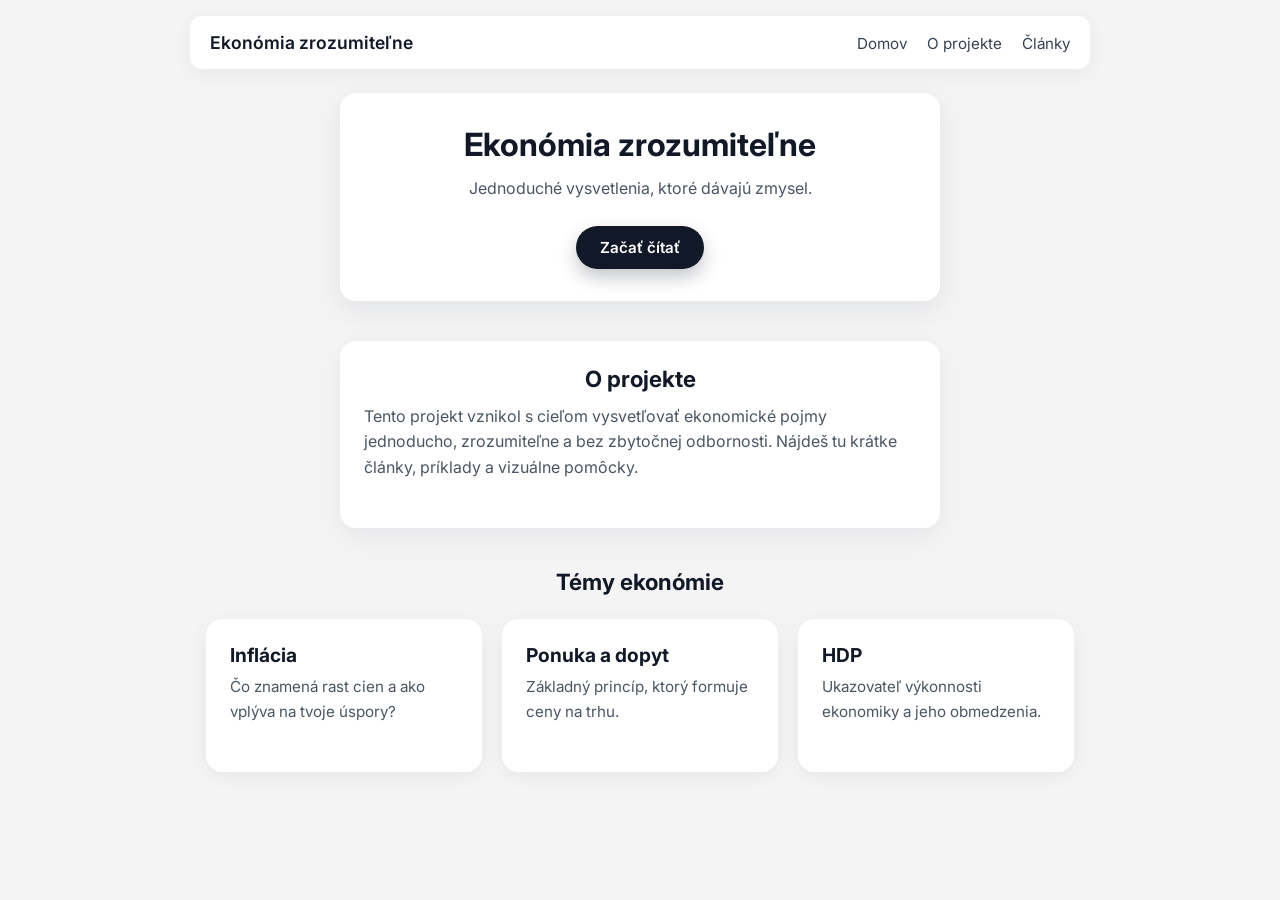
==== index.html @ 09ea78ea "Add files via upload" ====
<!DOCTYPE html>
<html>

<head>
    <meta name="viewport" content="width=device-width, initial-scale=1.0">
    <title>Ekonómia zrozumiteľne</title>
    <link href="https://fonts.googleapis.com/css2?family=Inter:wght@300;400;500;600;700&display=swap" rel="stylesheet">
    <link rel="stylesheet" href="style.css">
</head>

<body>
    <header class="topbar">
        <div class="logo">Ekonómia zrozumiteľne</div>
        <nav class="nav">
            <a href="#">Domov</a>
            <a href="about">O projekte</a>
            <a href="#">Články</a>
        </nav>
    </header>

    <div class="main">
        <h1>Ekonómia zrozumiteľne</h1>
        <p>Jednoduché vysvetlenia, ktoré dávajú zmysel.</p>
        <a href="#about" class="cta-button">Začať čítať</a>
    </div>

    <section class="about" id="about">
        <h2>O projekte</h2>
        <p>
            Tento projekt vznikol s cieľom vysvetľovať ekonomické pojmy jednoducho, zrozumiteľne a bez zbytočnej odbornosti. Nájdeš tu krátke články, príklady a vizuálne pomôcky.
        </p>
    </section>

    <section class="topics">
        <h2>Témy ekonómie</h2>

        <div class="topic-grid">
            <article class="topic-card">
                <h3>Inflácia</h3>
                <p>Čo znamená rast cien a ako vplýva na tvoje úspory?</p>
            </article>

            <article class="topic-card">
                <h3>Ponuka a dopyt</h3>
                <p>Základný princíp, ktorý formuje ceny na trhu.</p>
            </article>

            <article class="topic-card">
                <h3>HDP</h3>
                <p>Ukazovateľ výkonnosti ekonomiky a jeho obmedzenia.</p>
            </article>

        </div>
    </section>

</body>
</html>
---- style.css ----
html {
    scroll-behavior: smooth;
}

* {
    box-sizing: border-box;
    margin: 0;
    padding: 0;
}

body {
    font-family: 'Inter', system-ui, sans-serif;
    background: #f4f4f5;
    color: #111827;
    min-height: 100vh;
    display: flex;
    flex-direction: column;
    align-items: center;
    justify-content: flex-start;
    padding: 16px;
}

.topbar {
    width: 100%;
    max-width: 900px;
    margin: 0 auto 24px;
    padding: 16px 20px;

    display: flex;
    justify-content: space-between;
    align-items: center;

    background: #ffffff;
    border-radius: 12px;
    box-shadow: 0 4px 20px rgba(15, 23, 42, 0.06);
    position: sticky;
    top: 0;
    z-index: 10;
}

.nav a {
    margin-left: 16px;
    font-size: 0.95rem;
    text-decoration: none;
    color: #374151;
}

.nav a:hover {
    color: #111827;
}

.logo {
    font-size: 1.1rem;
    font-weight: 600;
    color: #111827;
}

.main {
    background: #ffffff;
    max-width: 600px;
    width: 100%;
    padding: 32px 24px;
    border-radius: 16px;
    box-shadow: 0 10px 30px rgba(15, 23, 42, 0.08);
    text-align: center;
}

.about {
    max-width: 600px;
    width: 100%;
    margin: 40px auto 0;
    padding: 24px;
    background: #ffffff;
    border-radius: 16px;
    box-shadow: 0 10px 30px rgba(15, 23, 42, 0.06);
    scroll-margin-top: 90px;
}

.about h2 {
    text-align: center;
    margin-bottom: 12px;
    font-size: 1.4rem;
    color: #111827;
}

.about p {
    color: #4b5563;
    line-height: 1.6;
    font-size: 1rem;
}

.topics {
    max-width: 900px;
    width: 100%;
    margin: 40px auto;
    padding: 0 16px;
}

.topics h2 {
    text-align: center;
    font-size: 1.4rem;
    margin-bottom: 24px;
    color: #111827;
}

.topic-grid {
    display: grid;
    grid-template-columns: 1fr;
    gap: 20px;
}

.topic-card {
    background: #ffffff;
    padding: 24px;
    border-radius: 16px;
    box-shadow: 0 4px 20px rgba(15, 23, 42, 0.06);

    transition: transform 0.15s ease, box-shadow 0.15s ease;
}

.topic-card:hover {
    transform: translateY(-3px);
    box-shadow: 0 10px 26px rgba(15, 23, 42, 0.12);
}

.topic-card h3 {
    font-size: 1.2rem;
    margin-bottom: 8px;
    color: #111827;
}

.topic-card p {
    font-size: 0.95rem;
    color: #4b5563;
    line-height: 1.6;
}

@media (min-width: 600px) {
    .topic-grid {
        grid-template-columns: repeat(2, 1fr);
    }
}

@media (min-width: 900px) {
    .topic-grid {
        grid-template-columns: repeat(3, 1fr);
    }
}

.cta-button {
    display: inline-block;
    text-decoration: none;
    border: none;
    padding: 12px 24px;
    border-radius: 999px;
    font-size: 0.95rem;
    font-weight: 600;
    cursor: pointer;
    background: #111827;
    color: #ffffff;

    transition: transform 0.15s ease, box-shadow 0.15s ease, background 0.15s ease;
    box-shadow: 0 8px 18px rgba(15, 23, 42, 0.25);
}

.cta-button:hover {
    background: #020617;
    transform: translateY(-1px);
    box-shadow: 0 12px 24px rgba(15, 23, 42, 0.35);
}

.cta-button:active {
    transform: translateY(0);
    box-shadow: 0 6px 12px rgba(15, 23, 42, 0.2);
}

h1 {
    font-size: 2rem;
    margin-bottom: 12px;
}

p {
    font-size: 1rem;
    line-height: 1.6;
    margin-bottom: 24px;
    color: #4b5563;
}

button {
    border: none;
    padding: 12px 24px;
    border-radius: 999px;
    font-size: 0.95rem;
    font-weight: 600;
    cursor: pointer;
    background: #111827;
    color: #ffffff;

    transition: transform 0.15s ease, box-shadow 0.15s ease, background 0.15s ease;
    box-shadow: 0 8px 18px rgba(15, 23, 42, 0.25);
}

button:hover {
    background: #020617;
    transform: translateY(-1px);
    box-shadow: 0 12px 24px rgba(15, 23, 42, 0.35);
}

button:active {
    transform: translateY(0);
    box-shadow: 0 6px 12px rgba(15, 23, 42, 0.2);
}
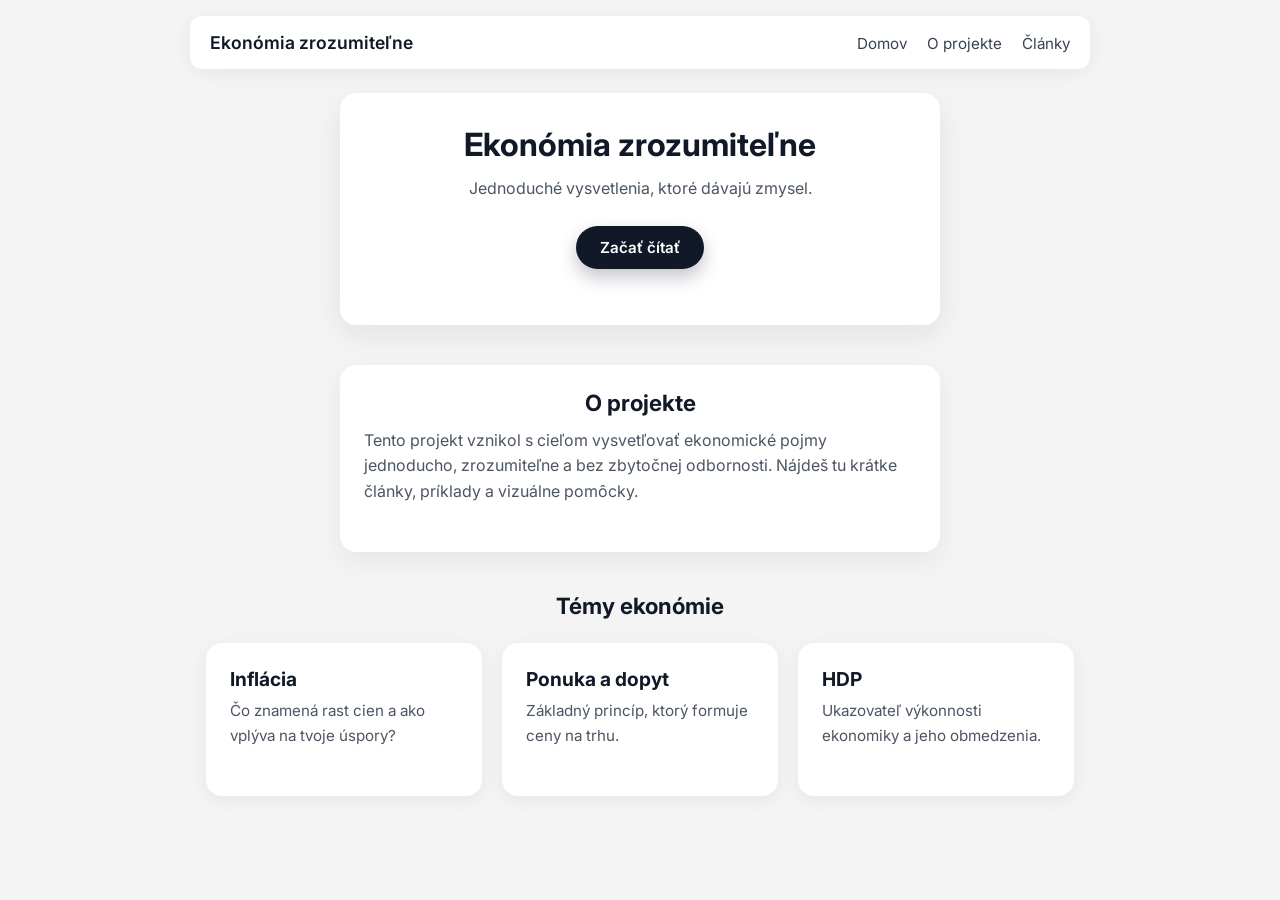
==== commit a5b61d9f: "Add files via upload" ====
--- a/index.html
+++ b/index.html
@@ -12,26 +12,27 @@
     <header class="topbar">
         <div class="logo">Ekonómia zrozumiteľne</div>
         <nav class="nav">
-            <a href="#">Domov</a>
-            <a href="about">O projekte</a>
-            <a href="#">Články</a>
+            <a href="index.html">Domov</a>
+            <a href="#about">O projekte</a>
+            <a href="articles.html">Články</a>
         </nav>
     </header>
 
-    <div class="main">
+    <div class="main fade-in">
         <h1>Ekonómia zrozumiteľne</h1>
         <p>Jednoduché vysvetlenia, ktoré dávajú zmysel.</p>
         <a href="#about" class="cta-button">Začať čítať</a>
+        <p id="click-message" style="margin-top: 12px; color: #4b5563;"></p>
     </div>
 
-    <section class="about" id="about">
+    <section class="about fade-in" id="about">
         <h2>O projekte</h2>
         <p>
             Tento projekt vznikol s cieľom vysvetľovať ekonomické pojmy jednoducho, zrozumiteľne a bez zbytočnej odbornosti. Nájdeš tu krátke články, príklady a vizuálne pomôcky.
         </p>
     </section>
 
-    <section class="topics">
+    <section class="topics fade-in">
         <h2>Témy ekonómie</h2>
 
         <div class="topic-grid">
@@ -51,7 +52,9 @@
             </article>
 
         </div>
+        <p id="topic-message" style="margin-top: 16px; text-align: center; color: #4b5563;"></p>
     </section>
 
+    <script src="script.js"></script>
 </body>
 </html>
--- a/style.css
+++ b/style.css
@@ -209,4 +209,15 @@
 button:active {
     transform: translateY(0);
     box-shadow: 0 6px 12px rgba(15, 23, 42, 0.2);
+}
+
+.fade-in {
+    opacity: 0;
+    transform: translateY(20px);
+    transition: opacity 0.6s ease, transform 0.6s ease;
+}
+
+.fade-in.visible {
+    opacity: 1;
+    transform: translateY(0);
 }
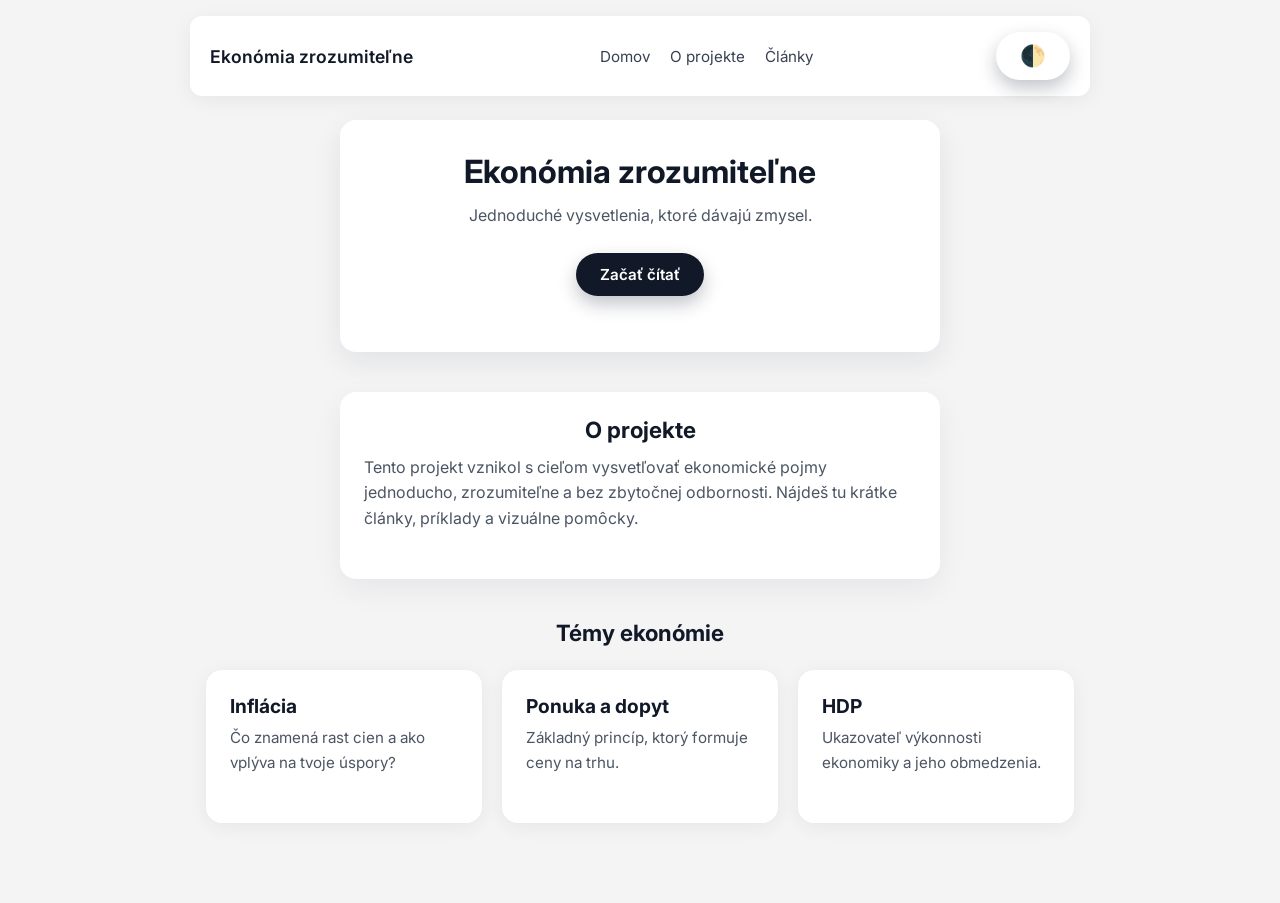
==== commit ba67d46b: "Add files via upload" ====
--- a/index.html
+++ b/index.html
@@ -11,11 +11,13 @@
 <body>
     <header class="topbar">
         <div class="logo">Ekonómia zrozumiteľne</div>
+        <button class="menu-toggle" id="menu-toggle">Menu</button>
         <nav class="nav">
             <a href="index.html">Domov</a>
             <a href="#about">O projekte</a>
             <a href="articles.html">Články</a>
         </nav>
+        <button id="theme-toggle" class="theme-toggle">🌓</button>
     </header>
 
     <div class="main fade-in">
--- a/style.css
+++ b/style.css
@@ -8,11 +8,27 @@
     padding: 0;
 }
 
+:root {
+    --bg-color: #f4f4f5;
+    --card-bg: #ffffff;
+    --text-main: #111827;
+    --text-muted: #4b5563;
+    --header-bg: #ffffff;
+}
+
+body.dark-mode {
+    --bg-color: #020617;
+    --card-bg: #020617;
+    --text-main: #e5e7eb;
+    --text-muted: #9ca3af;
+    --header-bg: #0b1120;
+}
+
 body {
     font-family: 'Inter', system-ui, sans-serif;
-    background: #f4f4f5;
-    color: #111827;
-    min-height: 100vh;
+    background: var(--bg-color);
+    color: var(--text-main);
+    min-height: 100%;
     display: flex;
     flex-direction: column;
     align-items: center;
@@ -30,7 +46,7 @@
     justify-content: space-between;
     align-items: center;
 
-    background: #ffffff;
+    background: var(--header-bg);
     border-radius: 12px;
     box-shadow: 0 4px 20px rgba(15, 23, 42, 0.06);
     position: sticky;
@@ -46,17 +62,17 @@
 }
 
 .nav a:hover {
-    color: #111827;
+    color: var(--text-main);
 }
 
 .logo {
     font-size: 1.1rem;
     font-weight: 600;
-    color: #111827;
+    color: var(--text-main);
 }
 
 .main {
-    background: #ffffff;
+    background: var(--card-bg);
     max-width: 600px;
     width: 100%;
     padding: 32px 24px;
@@ -70,7 +86,7 @@
     width: 100%;
     margin: 40px auto 0;
     padding: 24px;
-    background: #ffffff;
+    background: var(--card-bg);
     border-radius: 16px;
     box-shadow: 0 10px 30px rgba(15, 23, 42, 0.06);
     scroll-margin-top: 90px;
@@ -80,11 +96,11 @@
     text-align: center;
     margin-bottom: 12px;
     font-size: 1.4rem;
-    color: #111827;
+    color: var(--text-main);
 }
 
 .about p {
-    color: #4b5563;
+    color: var(--text-muted);
     line-height: 1.6;
     font-size: 1rem;
 }
@@ -100,7 +116,7 @@
     text-align: center;
     font-size: 1.4rem;
     margin-bottom: 24px;
-    color: #111827;
+    color: var(--text-main);
 }
 
 .topic-grid {
@@ -110,7 +126,7 @@
 }
 
 .topic-card {
-    background: #ffffff;
+    background: var(--card-bg);
     padding: 24px;
     border-radius: 16px;
     box-shadow: 0 4px 20px rgba(15, 23, 42, 0.06);
@@ -126,12 +142,12 @@
 .topic-card h3 {
     font-size: 1.2rem;
     margin-bottom: 8px;
-    color: #111827;
+    color: var(--text-main);
 }
 
 .topic-card p {
     font-size: 0.95rem;
-    color: #4b5563;
+    color: var(--text-muted);
     line-height: 1.6;
 }
 
@@ -183,7 +199,7 @@
     font-size: 1rem;
     line-height: 1.6;
     margin-bottom: 24px;
-    color: #4b5563;
+    color: var(--text-muted);
 }
 
 button {
@@ -220,4 +236,85 @@
 .fade-in.visible {
     opacity: 1;
     transform: translateY(0);
+}
+
+.theme-toggle {
+    background: none;
+    border: none;
+    font-size: 1.3rem;
+    cursor: pointer;
+    margin-left: 12px;
+    color: var(--text-main);
+    transition: transform 0.2s ease;
+}
+
+.theme-toggle:hover {
+    transform: scale(1.15);
+}
+
+.menu-toggle {
+    display: none;
+    background: none;
+    border: 1px solid var(--text-muted);
+    border-radius: 999px;
+    padding: 6px 12px;
+    font-size: 0.9rem;
+    cursor: pointer;
+    color: var(--text-main);
+}
+
+/* mobilné rozloženie */
+@media (max-width: 640px) {
+    .topbar {
+        flex-wrap: wrap;
+        gap: 8px;
+    }
+
+    .nav {
+        width: 100%;
+        display: none;
+        justify-content: center;
+        margin-top: 4px;
+    }
+
+    .nav.nav-open {
+        display: flex;
+    }
+
+    .menu-toggle {
+        display: inline-block;
+    }
+}
+
+.blog {
+    max-width: 900px;
+    width: 100%;
+    margin: 40px auto;
+    padding: 0 16px;
+}
+
+.blog h2 {
+    text-align: center;
+    font-size: 1.4rem;
+    margin-bottom: 20px;
+    color: var(--text-main);
+}
+
+.blog-card {
+    background: var(--card-bg);
+    padding: 24px;
+    margin-bottom: 20px;
+    border-radius: 16px;
+    box-shadow: 0 4px 20px rgba(15, 23, 42, 0.06);
+}
+
+.blog-card h3 {
+    font-size: 1.1rem;
+    margin-bottom: 10px;
+    color: var(--text-main);
+}
+
+.blog-card p {
+    line-height: 1.6;
+    color: var(--text-muted);
 }
